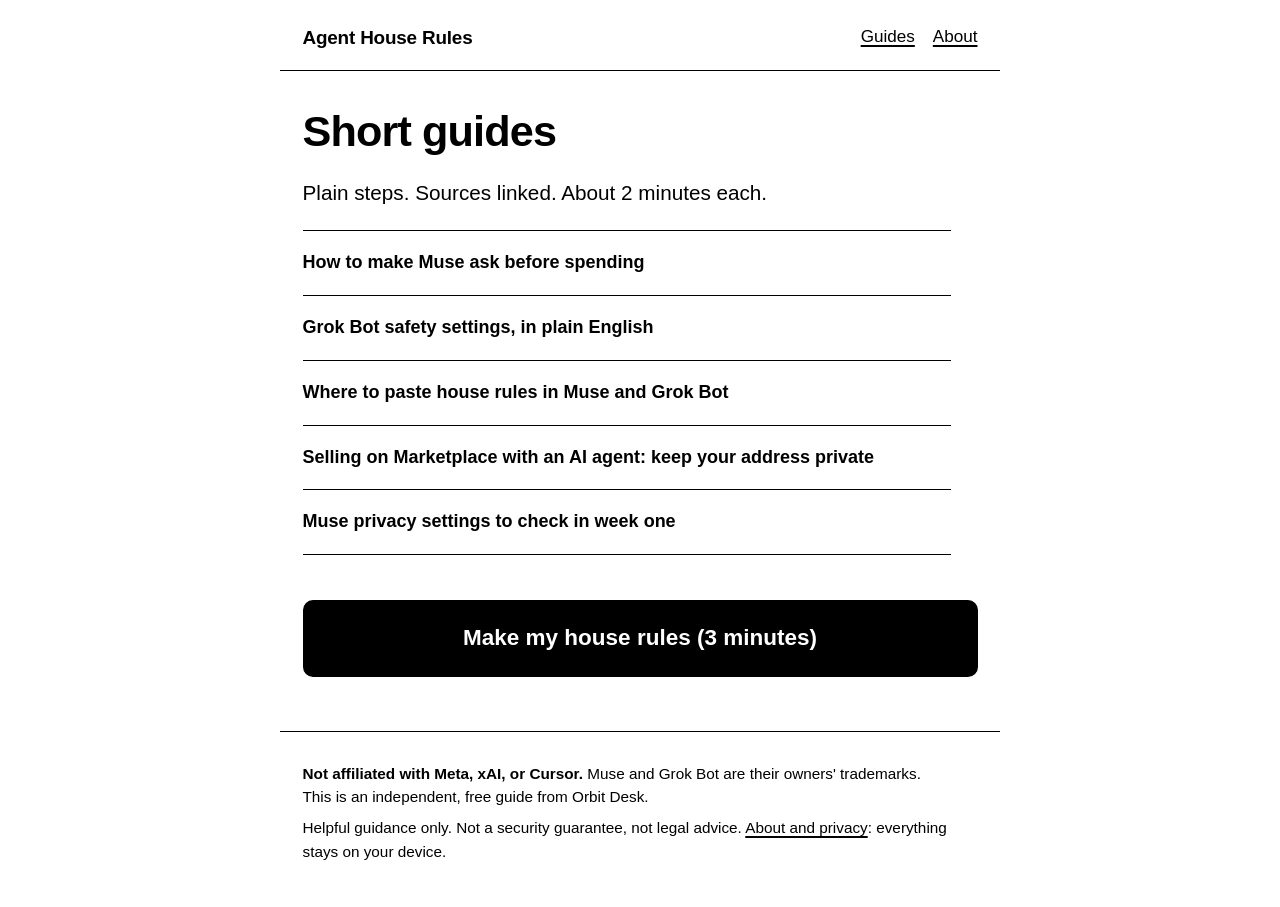
==== guides/index.html @ e685a928 "Add the missing guides index and a quiz heading. The Guides nav and breadcrumbs pointed at guides/in" ====
<!doctype html>
<html lang="en">
<head>
<meta charset="utf-8">
<meta name="viewport" content="width=device-width, initial-scale=1">
<title>Guides | Agent House Rules</title>
<meta name="description" content="Short, plain-English guides to safer settings in Muse and Grok Bot.">
<meta name="color-scheme" content="light dark">
<link rel="stylesheet" href="../style.css">
</head>
<body>
<a class="skip" href="#main">Skip to content</a>
<header class="top">
  <a class="brand" href="../index.html">Agent House Rules</a>
  <nav><a href="index.html" aria-current="page">Guides</a><a href="../about.html">About</a></nav>
</header>
<main id="main" tabindex="-1">
<h1>Short guides</h1>
<p class="lead">Plain steps. Sources linked. About 2 minutes each.</p>
<ul class="guide-list">
  <li><a href="muse-ask-before-spending.html">How to make Muse ask before spending</a></li>
  <li><a href="grok-bot-safety-settings.html">Grok Bot safety settings, in plain English</a></li>
  <li><a href="where-to-paste-house-rules.html">Where to paste house rules in Muse and Grok Bot</a></li>
  <li><a href="marketplace-selling-with-an-ai-agent.html">Selling on Marketplace with an AI agent: keep your address private</a></li>
  <li><a href="muse-privacy-settings.html">Muse privacy settings to check in week one</a></li>
</ul>
<div class="stack" style="margin-top:2.5rem">
  <a class="btn big" href="../index.html">Make my house rules (3 minutes)</a>
</div>
</main>
<footer class="bottom">
  <p><strong>Not affiliated with Meta, xAI, or Cursor.</strong> Muse and Grok Bot are their owners' trademarks. This is an independent, free guide from Orbit Desk.</p>
  <p>Helpful guidance only. Not a security guarantee, not legal advice. <a href="../about.html">About and privacy</a>: everything stays on your device.</p>
</footer>
</body>
</html>
---- style.css ----
/* Agent House Rules - black and white, text first, no external files. */
:root {
  --ink: #000;
  --paper: #fff;
  --soft: #f2f2f2;
  --line: 2px solid var(--ink);
  --gap: 1.5rem;
  --radius: 10px;
  font-family: -apple-system, BlinkMacSystemFont, "Segoe UI", Roboto, "Helvetica Neue", Arial, sans-serif;
  font-size: 112.5%; /* 18px base */
  line-height: 1.55;
  color: var(--ink);
  background: var(--paper);
}
@media (prefers-color-scheme: dark) {
  :root { --ink: #fff; --paper: #000; --soft: #1a1a1a; }
}
* { box-sizing: border-box; -webkit-tap-highlight-color: transparent; }
html, body { margin: 0; padding: 0; background: var(--paper); color: var(--ink); }
body { min-height: 100vh; display: flex; flex-direction: column; }
a { color: var(--ink); text-underline-offset: 3px; text-decoration-thickness: 2px; }
a:hover { text-decoration-thickness: 3px; }
:focus-visible { outline: 3px solid var(--ink); outline-offset: 3px; }

.skip { position: absolute; left: -9999px; }
.skip:focus { left: 1rem; top: 1rem; background: var(--paper); padding: .5rem 1rem; border: var(--line); z-index: 10; }

header.top, footer.bottom, main { width: 100%; max-width: 40rem; margin: 0 auto; padding: 0 1.25rem; }
header.top { display: flex; justify-content: space-between; align-items: center; padding-top: 1.25rem; padding-bottom: 1rem; border-bottom: 1px solid var(--ink); gap: 1rem; }
header.top .brand { font-weight: 800; text-decoration: none; font-size: 1.05rem; letter-spacing: -0.01em; }
header.top nav a { margin-left: 1rem; font-size: .95rem; }
main { flex: 1; padding-top: 2rem; padding-bottom: 3rem; }
footer.bottom { border-top: 1px solid var(--ink); padding-top: 1.25rem; padding-bottom: 2rem; font-size: .85rem; }
footer.bottom p { margin: .4rem 0; }

h1 { font-size: 2rem; line-height: 1.15; margin: 0 0 1rem; letter-spacing: -0.02em; }
#q-heading { font-size: 1.6rem; font-weight: 800; line-height: 1.2; margin: 0 0 .5rem; letter-spacing: -0.01em; }
h2 { font-size: 1.4rem; line-height: 1.25; margin: 2.25rem 0 .75rem; }
h3 { font-size: 1.1rem; margin: 1.5rem 0 .5rem; }
p, li { max-width: 36rem; }
.lead { font-size: 1.15rem; }
.small { font-size: .85rem; }
.muted { opacity: .8; }

.btn {
  display: flex; align-items: center; justify-content: center;
  width: 100%; min-height: 3.5rem; padding: .9rem 1.25rem;
  font: inherit; font-weight: 700; font-size: 1.05rem;
  color: var(--paper); background: var(--ink);
  border: var(--line); border-radius: var(--radius);
  cursor: pointer; text-decoration: none; text-align: center;
  -webkit-tap-highlight-color: transparent;
}
.btn:active { transform: translateY(1px); }
.btn.secondary { color: var(--ink); background: var(--paper); }
.btn.big { min-height: 4.25rem; font-size: 1.25rem; }
.btn[disabled] { opacity: .35; cursor: not-allowed; }
.row { display: flex; gap: .75rem; margin-top: var(--gap); }
.row .btn { flex: 1; }
.stack > * + * { margin-top: .75rem; }

/* Choice cards (radio buttons styled as big tap targets) */
fieldset { border: 0; padding: 0; margin: 0; }
legend { font-size: 1.6rem; font-weight: 800; line-height: 1.2; margin-bottom: .5rem; padding: 0; letter-spacing: -0.01em; }
.hint { margin: 0 0 1.25rem; }
.choice { display: block; position: relative; margin-top: .75rem; }
.choice input { position: absolute; opacity: 0; width: 1px; height: 1px; }
.choice span {
  display: block; min-height: 3.75rem; padding: 1rem 1.1rem 1rem 3.4rem;
  border: var(--line); border-radius: var(--radius); cursor: pointer;
  position: relative; font-weight: 600;
}
.choice span small { display: block; font-weight: 400; margin-top: .2rem; font-size: .9rem; }
.choice span::before {
  content: ""; position: absolute; left: 1.1rem; top: 1.15rem;
  width: 1.3rem; height: 1.3rem; border: var(--line); border-radius: 50%; background: var(--paper);
}
.choice input:checked + span { background: var(--ink); color: var(--paper); }
.choice input:checked + span::before { background: var(--paper); box-shadow: inset 0 0 0 4px var(--ink); border-color: var(--paper); }
.choice input:focus-visible + span { outline: 3px solid var(--ink); outline-offset: 3px; }
.extra { margin: .75rem 0 0 0; padding: 1rem; border: 1px dashed var(--ink); border-radius: var(--radius); }
.extra label { font-weight: 600; display: block; margin-bottom: .4rem; }
.extra input[type=number], .extra input[type=text] {
  font: inherit; font-size: 1.2rem; width: 100%; min-height: 3.25rem; padding: .5rem .75rem;
  border: var(--line); border-radius: var(--radius); background: var(--paper); color: var(--ink);
}

.progress { font-size: .9rem; font-weight: 600; margin-bottom: 1rem; display: flex; justify-content: space-between; align-items: center; }
.bar { height: 6px; border: 1px solid var(--ink); border-radius: 6px; margin-bottom: 1.75rem; overflow: hidden; }
.bar > i { display: block; height: 100%; background: var(--ink); width: 0; transition: width .2s; }

.agent-grid .btn { justify-content: flex-start; text-align: left; flex-direction: column; align-items: flex-start; min-height: 5rem; }
.agent-grid .btn small { font-weight: 400; font-size: .9rem; margin-top: .2rem; }

.note { border: var(--line); border-radius: var(--radius); padding: 1rem 1.1rem; margin: 1.25rem 0; }
.note strong:first-child { display: block; margin-bottom: .25rem; }
.note.soft { border-style: dashed; }

pre.rules {
  white-space: pre-wrap; word-wrap: break-word;
  font-family: ui-monospace, SFMono-Regular, Menlo, Consolas, monospace; font-size: .9rem; line-height: 1.5;
  border: var(--line); border-radius: var(--radius); padding: 1.1rem; margin: 1rem 0; background: var(--soft);
  max-height: 28rem; overflow: auto;
}
.copied { font-weight: 700; min-height: 1.5rem; margin-top: .5rem; text-align: center; }

ol.steps, ul.check { padding-left: 1.25rem; }
ol.steps li, ul.check li { margin: .5rem 0; }
ul.check { list-style: none; padding-left: 0; }
ul.check li { padding-left: 2rem; position: relative; }
ul.check li::before { content: "\2610"; position: absolute; left: 0; top: -0.05rem; font-size: 1.3rem; line-height: 1.4; }
.tag { display: inline-block; font-size: .72rem; font-weight: 800; letter-spacing: .04em; text-transform: uppercase; border: 1.5px solid var(--ink); border-radius: 4px; padding: 0 .35rem; margin-left: .3rem; vertical-align: 2px; }
.tag.no { border-style: dashed; }
.src { font-size: .8rem; }

.tabs { display: flex; gap: .5rem; flex-wrap: wrap; margin: 1rem 0 .25rem; }
.tabs button { font: inherit; font-weight: 700; min-height: 3rem; padding: .5rem .6rem; white-space: nowrap; border: var(--line); border-radius: var(--radius); background: var(--paper); color: var(--ink); cursor: pointer; flex: 1; }
.tabs button[aria-selected=true] { background: var(--ink); color: var(--paper); }

.guide-list { list-style: none; padding: 0; }
.guide-list li { margin: 0; border-top: 1px solid var(--ink); }
.guide-list li:last-child { border-bottom: 1px solid var(--ink); }
.guide-list a { display: block; padding: 1rem 0; font-weight: 700; text-decoration: none; min-height: 3.5rem; }
.guide-list a:hover { text-decoration: underline; }

.hidden { display: none !important; }
@media (min-width: 700px) { h1 { font-size: 2.4rem; } }
@media print {
  header.top nav, .btn, .tabs, footer.bottom { display: none !important; }
  pre.rules { max-height: none; border: 1px solid #000; background: #fff; }
}
.linkish { font: inherit; font-size: .95rem; font-weight: 600; background: none; border: 0; color: var(--ink); text-decoration: underline; text-underline-offset: 3px; cursor: pointer; min-height: 2.75rem; min-width: 2.75rem; padding: 0 .25rem; }
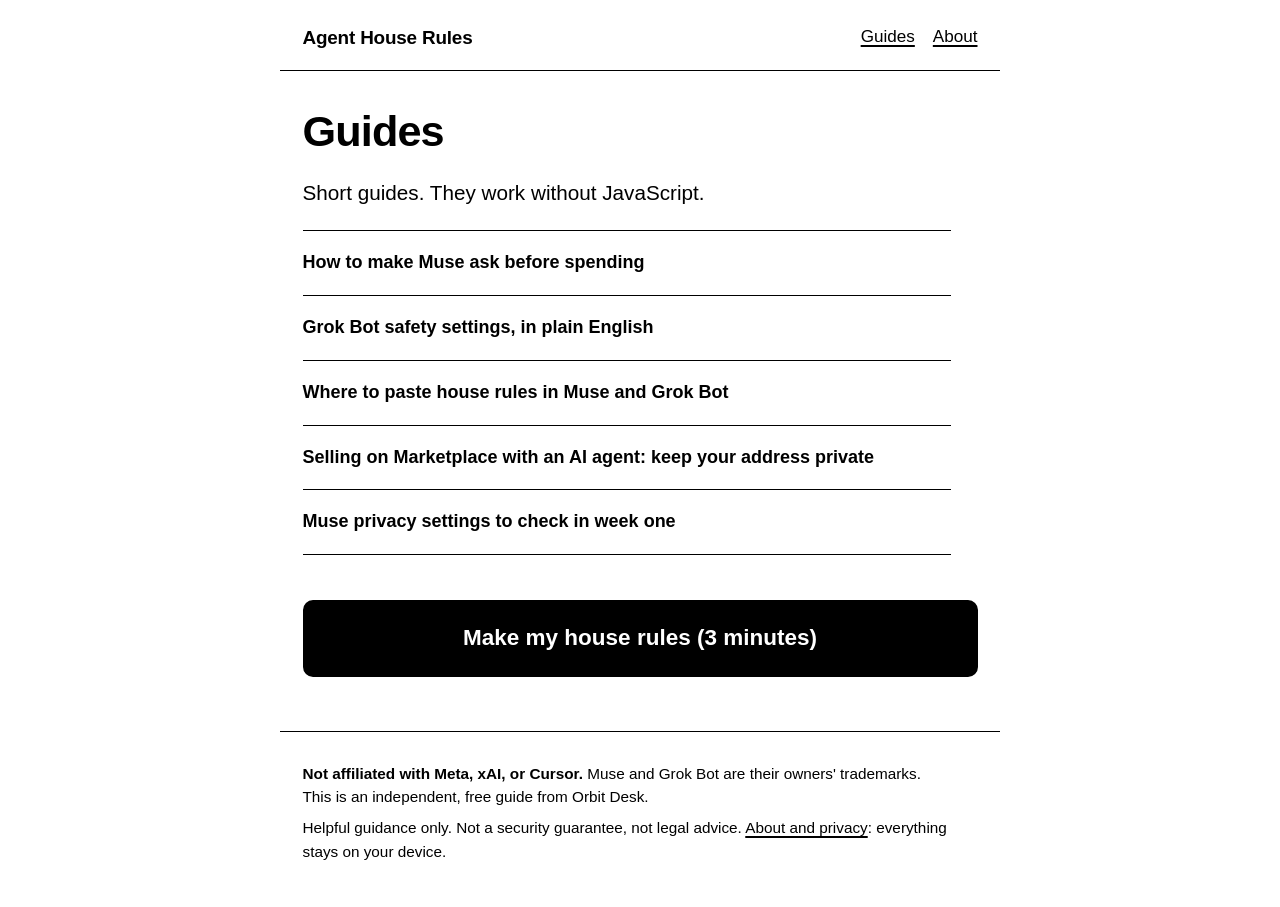
==== commit fd887526: "Add SEO metadata, structured data, and a single H1 per page Open Graph tags, JSON-LD for the tool an" ====
--- a/guides/index.html
+++ b/guides/index.html
@@ -4,19 +4,78 @@
 <meta charset="utf-8">
 <meta name="viewport" content="width=device-width, initial-scale=1">
 <title>Guides | Agent House Rules</title>
-<meta name="description" content="Short, plain-English guides to safer settings in Muse and Grok Bot.">
+<meta name="description" content="Short plain-English guides for Muse and Grok Bot: where to paste house rules, spending approvals, privacy settings, and Marketplace safety.">
+<link rel="canonical" href="https://agent-house-rules.pages.dev/guides/index.html">
+<meta property="og:title" content="Guides | Agent House Rules">
+<meta property="og:description" content="Short plain-English guides for Muse and Grok Bot: where to paste house rules, spending approvals, privacy settings, and Marketplace safety.">
+<meta property="og:type" content="website">
+<meta property="og:url" content="https://agent-house-rules.pages.dev/guides/index.html">
+<meta property="og:site_name" content="Agent House Rules">
+<meta property="og:locale" content="en_US">
+<meta name="twitter:card" content="summary">
+<meta name="twitter:title" content="Guides | Agent House Rules">
+<meta name="twitter:description" content="Short plain-English guides for Muse and Grok Bot: where to paste house rules, spending approvals, privacy settings, and Marketplace safety.">
 <meta name="color-scheme" content="light dark">
 <link rel="stylesheet" href="../style.css">
+<script type="application/ld+json">
+{
+  "@context": "https://schema.org",
+  "@graph": [
+    {
+      "@type": "CollectionPage",
+      "@id": "https://agent-house-rules.pages.dev/guides/index.html",
+      "url": "https://agent-house-rules.pages.dev/guides/index.html",
+      "name": "Guides",
+      "description": "Short plain-English guides for Muse and Grok Bot: where to paste house rules, spending approvals, privacy settings, and Marketplace safety.",
+      "inLanguage": "en",
+      "isPartOf": { "@id": "https://agent-house-rules.pages.dev/#website" },
+      "publisher": { "@id": "https://agent-house-rules.pages.dev/#publisher" },
+      "mainEntity": { "@id": "https://agent-house-rules.pages.dev/guides/index.html#list" }
+    },
+    {
+      "@type": "ItemList",
+      "@id": "https://agent-house-rules.pages.dev/guides/index.html#list",
+      "itemListElement": [
+        { "@type": "ListItem", "position": 1, "name": "How to make Muse ask before spending", "url": "https://agent-house-rules.pages.dev/guides/muse-ask-before-spending.html" },
+        { "@type": "ListItem", "position": 2, "name": "Grok Bot safety settings, in plain English", "url": "https://agent-house-rules.pages.dev/guides/grok-bot-safety-settings.html" },
+        { "@type": "ListItem", "position": 3, "name": "Where to paste house rules in Muse and Grok Bot", "url": "https://agent-house-rules.pages.dev/guides/where-to-paste-house-rules.html" },
+        { "@type": "ListItem", "position": 4, "name": "Selling on Marketplace with an AI agent: keep your address private", "url": "https://agent-house-rules.pages.dev/guides/marketplace-selling-with-an-ai-agent.html" },
+        { "@type": "ListItem", "position": 5, "name": "Muse privacy settings to check in week one", "url": "https://agent-house-rules.pages.dev/guides/muse-privacy-settings.html" }
+      ]
+    },
+    {
+      "@type": "BreadcrumbList",
+      "itemListElement": [
+        { "@type": "ListItem", "position": 1, "name": "Agent House Rules", "item": "https://agent-house-rules.pages.dev/" },
+        { "@type": "ListItem", "position": 2, "name": "Guides", "item": "https://agent-house-rules.pages.dev/guides/index.html" }
+      ]
+    },
+    {
+      "@type": "WebSite",
+      "@id": "https://agent-house-rules.pages.dev/#website",
+      "name": "Agent House Rules",
+      "url": "https://agent-house-rules.pages.dev/"
+    },
+    {
+      "@type": "Organization",
+      "@id": "https://agent-house-rules.pages.dev/#publisher",
+      "name": "Orbital Desk LLC",
+      "alternateName": "Orbit Desk",
+      "url": "https://ignitionfoundry.com"
+    }
+  ]
+}
+</script>
 </head>
 <body>
 <a class="skip" href="#main">Skip to content</a>
 <header class="top">
   <a class="brand" href="../index.html">Agent House Rules</a>
-  <nav><a href="index.html" aria-current="page">Guides</a><a href="../about.html">About</a></nav>
+  <nav><a href="../guides/index.html">Guides</a><a href="../about.html">About</a></nav>
 </header>
 <main id="main" tabindex="-1">
-<h1>Short guides</h1>
-<p class="lead">Plain steps. Sources linked. About 2 minutes each.</p>
+<h1>Guides</h1>
+<p class="lead">Short guides. They work without JavaScript.</p>
 <ul class="guide-list">
   <li><a href="muse-ask-before-spending.html">How to make Muse ask before spending</a></li>
   <li><a href="grok-bot-safety-settings.html">Grok Bot safety settings, in plain English</a></li>
--- a/style.css
+++ b/style.css
@@ -34,9 +34,14 @@
 footer.bottom p { margin: .4rem 0; }
 
 h1 { font-size: 2rem; line-height: 1.15; margin: 0 0 1rem; letter-spacing: -0.02em; }
-#q-heading { font-size: 1.6rem; font-weight: 800; line-height: 1.2; margin: 0 0 .5rem; letter-spacing: -0.01em; }
 h2 { font-size: 1.4rem; line-height: 1.25; margin: 2.25rem 0 .75rem; }
 h3 { font-size: 1.1rem; margin: 1.5rem 0 .5rem; }
+/* Quiz screens after the start step use one H1 for the page. These classes keep the old sizes. */
+h2.screen-title { font-size: 2rem; line-height: 1.15; margin: 0 0 1rem; letter-spacing: -0.02em; }
+h3.section-title { font-size: 1.4rem; line-height: 1.25; margin: 2.25rem 0 .75rem; }
+h4.subsection-title { font-size: 1.1rem; font-weight: 700; margin: 1.5rem 0 .5rem; }
+/* Standalone label that was a bold paragraph; keep paragraph size so the layout does not shift. */
+h3.run-in { font-size: 1em; font-weight: 700; line-height: inherit; margin: 1em 0; letter-spacing: normal; }
 p, li { max-width: 36rem; }
 .lead { font-size: 1.15rem; }
 .small { font-size: .85rem; }
@@ -124,7 +129,7 @@
 .guide-list a:hover { text-decoration: underline; }
 
 .hidden { display: none !important; }
-@media (min-width: 700px) { h1 { font-size: 2.4rem; } }
+@media (min-width: 700px) { h1, h2.screen-title { font-size: 2.4rem; } }
 @media print {
   header.top nav, .btn, .tabs, footer.bottom { display: none !important; }
   pre.rules { max-height: none; border: 1px solid #000; background: #fff; }
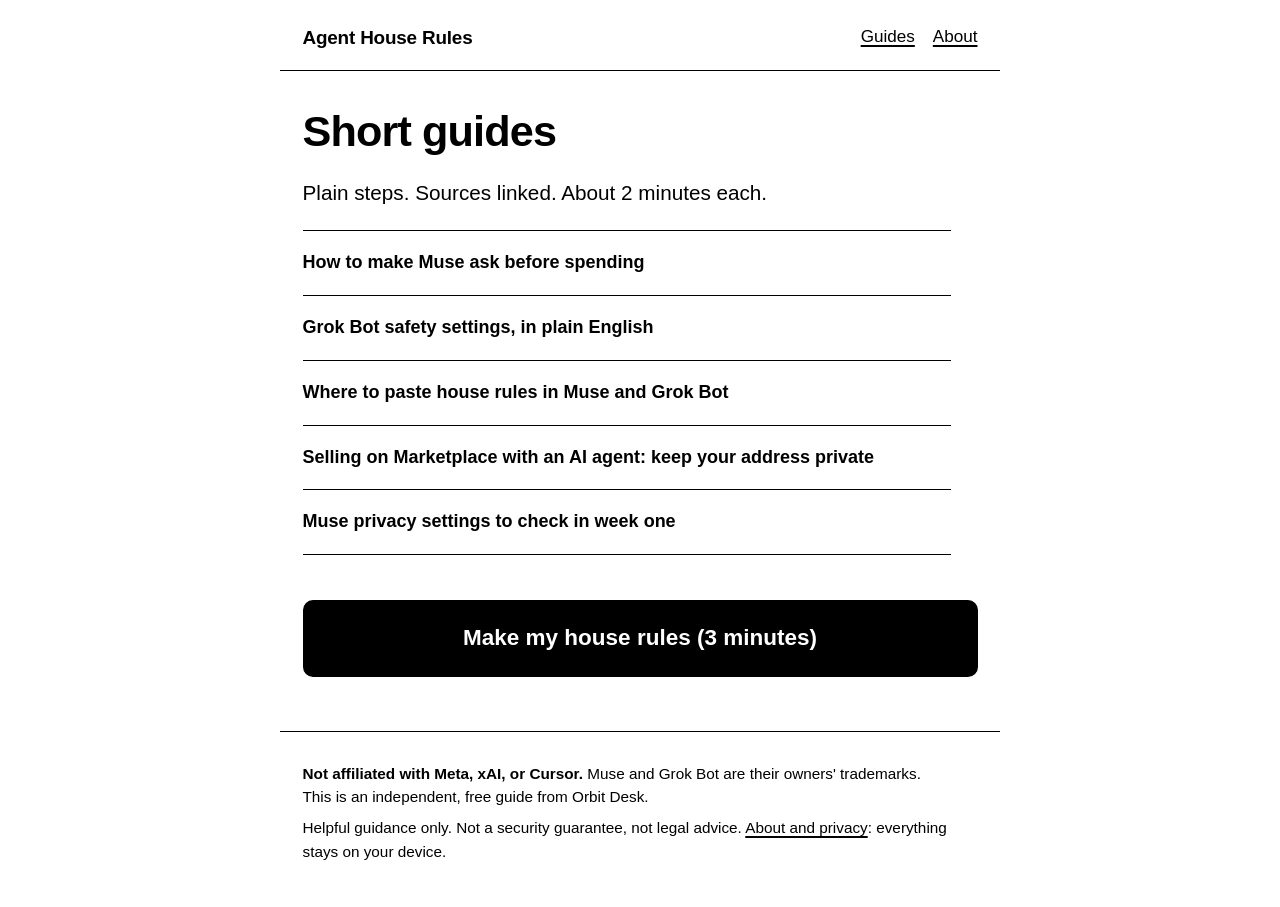
==== commit a1353393: "Add the missing guides index and a quiz heading. (#1) The Guides nav and breadcrumbs pointed at guid" ====
--- a/guides/index.html
+++ b/guides/index.html
@@ -4,78 +4,19 @@
 <meta charset="utf-8">
 <meta name="viewport" content="width=device-width, initial-scale=1">
 <title>Guides | Agent House Rules</title>
-<meta name="description" content="Short plain-English guides for Muse and Grok Bot: where to paste house rules, spending approvals, privacy settings, and Marketplace safety.">
-<link rel="canonical" href="https://agent-house-rules.pages.dev/guides/index.html">
-<meta property="og:title" content="Guides | Agent House Rules">
-<meta property="og:description" content="Short plain-English guides for Muse and Grok Bot: where to paste house rules, spending approvals, privacy settings, and Marketplace safety.">
-<meta property="og:type" content="website">
-<meta property="og:url" content="https://agent-house-rules.pages.dev/guides/index.html">
-<meta property="og:site_name" content="Agent House Rules">
-<meta property="og:locale" content="en_US">
-<meta name="twitter:card" content="summary">
-<meta name="twitter:title" content="Guides | Agent House Rules">
-<meta name="twitter:description" content="Short plain-English guides for Muse and Grok Bot: where to paste house rules, spending approvals, privacy settings, and Marketplace safety.">
+<meta name="description" content="Short, plain-English guides to safer settings in Muse and Grok Bot.">
 <meta name="color-scheme" content="light dark">
 <link rel="stylesheet" href="../style.css">
-<script type="application/ld+json">
-{
-  "@context": "https://schema.org",
-  "@graph": [
-    {
-      "@type": "CollectionPage",
-      "@id": "https://agent-house-rules.pages.dev/guides/index.html",
-      "url": "https://agent-house-rules.pages.dev/guides/index.html",
-      "name": "Guides",
-      "description": "Short plain-English guides for Muse and Grok Bot: where to paste house rules, spending approvals, privacy settings, and Marketplace safety.",
-      "inLanguage": "en",
-      "isPartOf": { "@id": "https://agent-house-rules.pages.dev/#website" },
-      "publisher": { "@id": "https://agent-house-rules.pages.dev/#publisher" },
-      "mainEntity": { "@id": "https://agent-house-rules.pages.dev/guides/index.html#list" }
-    },
-    {
-      "@type": "ItemList",
-      "@id": "https://agent-house-rules.pages.dev/guides/index.html#list",
-      "itemListElement": [
-        { "@type": "ListItem", "position": 1, "name": "How to make Muse ask before spending", "url": "https://agent-house-rules.pages.dev/guides/muse-ask-before-spending.html" },
-        { "@type": "ListItem", "position": 2, "name": "Grok Bot safety settings, in plain English", "url": "https://agent-house-rules.pages.dev/guides/grok-bot-safety-settings.html" },
-        { "@type": "ListItem", "position": 3, "name": "Where to paste house rules in Muse and Grok Bot", "url": "https://agent-house-rules.pages.dev/guides/where-to-paste-house-rules.html" },
-        { "@type": "ListItem", "position": 4, "name": "Selling on Marketplace with an AI agent: keep your address private", "url": "https://agent-house-rules.pages.dev/guides/marketplace-selling-with-an-ai-agent.html" },
-        { "@type": "ListItem", "position": 5, "name": "Muse privacy settings to check in week one", "url": "https://agent-house-rules.pages.dev/guides/muse-privacy-settings.html" }
-      ]
-    },
-    {
-      "@type": "BreadcrumbList",
-      "itemListElement": [
-        { "@type": "ListItem", "position": 1, "name": "Agent House Rules", "item": "https://agent-house-rules.pages.dev/" },
-        { "@type": "ListItem", "position": 2, "name": "Guides", "item": "https://agent-house-rules.pages.dev/guides/index.html" }
-      ]
-    },
-    {
-      "@type": "WebSite",
-      "@id": "https://agent-house-rules.pages.dev/#website",
-      "name": "Agent House Rules",
-      "url": "https://agent-house-rules.pages.dev/"
-    },
-    {
-      "@type": "Organization",
-      "@id": "https://agent-house-rules.pages.dev/#publisher",
-      "name": "Orbital Desk LLC",
-      "alternateName": "Orbit Desk",
-      "url": "https://ignitionfoundry.com"
-    }
-  ]
-}
-</script>
 </head>
 <body>
 <a class="skip" href="#main">Skip to content</a>
 <header class="top">
   <a class="brand" href="../index.html">Agent House Rules</a>
-  <nav><a href="../guides/index.html">Guides</a><a href="../about.html">About</a></nav>
+  <nav><a href="index.html" aria-current="page">Guides</a><a href="../about.html">About</a></nav>
 </header>
 <main id="main" tabindex="-1">
-<h1>Guides</h1>
-<p class="lead">Short guides. They work without JavaScript.</p>
+<h1>Short guides</h1>
+<p class="lead">Plain steps. Sources linked. About 2 minutes each.</p>
 <ul class="guide-list">
   <li><a href="muse-ask-before-spending.html">How to make Muse ask before spending</a></li>
   <li><a href="grok-bot-safety-settings.html">Grok Bot safety settings, in plain English</a></li>
--- a/style.css
+++ b/style.css
@@ -34,14 +34,9 @@
 footer.bottom p { margin: .4rem 0; }
 
 h1 { font-size: 2rem; line-height: 1.15; margin: 0 0 1rem; letter-spacing: -0.02em; }
+#q-heading { font-size: 1.6rem; font-weight: 800; line-height: 1.2; margin: 0 0 .5rem; letter-spacing: -0.01em; }
 h2 { font-size: 1.4rem; line-height: 1.25; margin: 2.25rem 0 .75rem; }
 h3 { font-size: 1.1rem; margin: 1.5rem 0 .5rem; }
-/* Quiz screens after the start step use one H1 for the page. These classes keep the old sizes. */
-h2.screen-title { font-size: 2rem; line-height: 1.15; margin: 0 0 1rem; letter-spacing: -0.02em; }
-h3.section-title { font-size: 1.4rem; line-height: 1.25; margin: 2.25rem 0 .75rem; }
-h4.subsection-title { font-size: 1.1rem; font-weight: 700; margin: 1.5rem 0 .5rem; }
-/* Standalone label that was a bold paragraph; keep paragraph size so the layout does not shift. */
-h3.run-in { font-size: 1em; font-weight: 700; line-height: inherit; margin: 1em 0; letter-spacing: normal; }
 p, li { max-width: 36rem; }
 .lead { font-size: 1.15rem; }
 .small { font-size: .85rem; }
@@ -129,7 +124,7 @@
 .guide-list a:hover { text-decoration: underline; }
 
 .hidden { display: none !important; }
-@media (min-width: 700px) { h1, h2.screen-title { font-size: 2.4rem; } }
+@media (min-width: 700px) { h1 { font-size: 2.4rem; } }
 @media print {
   header.top nav, .btn, .tabs, footer.bottom { display: none !important; }
   pre.rules { max-height: none; border: 1px solid #000; background: #fff; }
